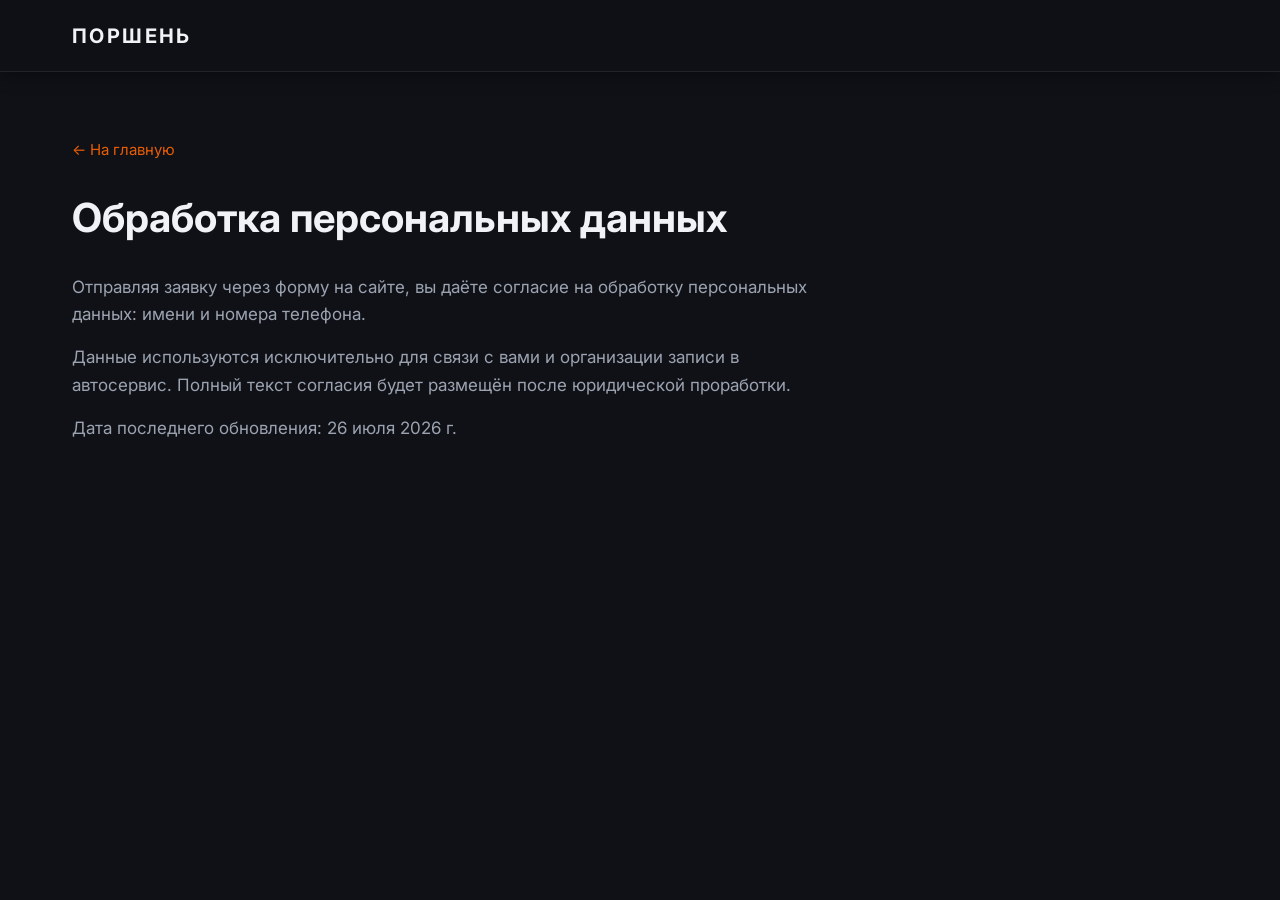
==== legal/personal-data.html @ a74166e8 "Add files via upload" ====
<!DOCTYPE html>
<html lang="ru">
<head>
  <meta charset="UTF-8">
  <meta name="viewport" content="width=device-width, initial-scale=1.0">
  <meta name="robots" content="noindex">
  <title>Обработка персональных данных — ПОРШЕНЬ</title>
  <link rel="icon" href="../favicon.svg" type="image/svg+xml">
  <link rel="preconnect" href="https://fonts.googleapis.com">
  <link rel="preconnect" href="https://fonts.gstatic.com" crossorigin>
  <link href="https://fonts.googleapis.com/css2?family=Inter:wght@400;500;600;700&display=swap" rel="stylesheet">
  <link rel="stylesheet" href="../style.css">
</head>
<body>
  <header class="site-header site-header--scrolled">
    <div class="container site-header__inner">
      <a href="../index.html" class="logo">ПОРШЕНЬ</a>
    </div>
  </header>

  <main class="legal-page">
    <div class="container">
      <a href="../index.html" class="legal-page__back">← На главную</a>
      <h1>Обработка персональных данных</h1>
      <p>Отправляя заявку через форму на сайте, вы даёте согласие на обработку персональных данных: имени и номера телефона.</p>
      <p>Данные используются исключительно для связи с вами и организации записи в автосервис. Полный текст согласия будет размещён после юридической проработки.</p>
      <p>Дата последнего обновления: 26 июля 2026 г.</p>
    </div>
  </main>
</body>
</html>
---- style.css ----
/* ==========================================================================
   1. Variables & tokens
   ========================================================================== */

:root {
  --color-bg: #0f1117;
  --color-bg-elevated: #1a1d27;
  --color-bg-muted: #252836;
  --color-text: #f0f2f5;
  --color-text-muted: #9ca3b0;
  --color-text-subtle: #6b7280;
  --color-accent: #e85d04;
  --color-accent-hover: #f48c06;
  --color-border: rgba(255, 255, 255, 0.08);
  --color-border-strong: rgba(255, 255, 255, 0.16);
  --color-success: #22c55e;
  --color-error: #ef4444;
  --color-warning: #f59e0b;

  --font-family: 'Inter', system-ui, -apple-system, sans-serif;
  --font-weight-normal: 400;
  --font-weight-medium: 500;
  --font-weight-semibold: 600;
  --font-weight-bold: 700;

  --text-xs: clamp(0.75rem, 0.7rem + 0.2vw, 0.8125rem);
  --text-sm: clamp(0.875rem, 0.82rem + 0.25vw, 0.9375rem);
  --text-base: clamp(1rem, 0.95rem + 0.25vw, 1.0625rem);
  --text-lg: clamp(1.125rem, 1.05rem + 0.35vw, 1.25rem);
  --text-xl: clamp(1.25rem, 1.1rem + 0.6vw, 1.5rem);
  --text-2xl: clamp(1.5rem, 1.25rem + 1vw, 2rem);
  --text-3xl: clamp(1.875rem, 1.5rem + 1.5vw, 2.5rem);
  --text-4xl: clamp(2.25rem, 1.75rem + 2vw, 3.25rem);

  --leading-tight: 1.2;
  --leading-normal: 1.6;
  --leading-relaxed: 1.75;

  --space-1: 0.25rem;
  --space-2: 0.5rem;
  --space-3: 0.75rem;
  --space-4: 1rem;
  --space-5: 1.25rem;
  --space-6: 1.5rem;
  --space-8: 2rem;
  --space-10: 2.5rem;
  --space-12: 3rem;
  --space-16: 4rem;
  --space-20: 5rem;

  --container-max: 1200px;
  --container-padding: clamp(1rem, 4vw, 2rem);
  --header-height: 72px;

  --radius-sm: 6px;
  --radius-md: 12px;
  --radius-lg: 16px;
  --radius-full: 9999px;

  --shadow-sm: 0 1px 2px rgba(0, 0, 0, 0.3);
  --shadow-md: 0 4px 16px rgba(0, 0, 0, 0.35);
  --shadow-lg: 0 8px 32px rgba(0, 0, 0, 0.45);

  --transition-fast: 0.15s ease;
  --transition-base: 0.25s ease;
  --transition-slow: 0.4s ease;
  --ease-out: cubic-bezier(0.22, 1, 0.36, 1);

  --focus-ring: 0 0 0 3px rgba(232, 93, 4, 0.45);
}

/* ==========================================================================
   2. Reset & base
   ========================================================================== */

*,
*::before,
*::after {
  box-sizing: border-box;
  margin: 0;
  padding: 0;
}

html {
  scroll-behavior: smooth;
  scroll-padding-top: var(--header-height);
}

body {
  font-family: var(--font-family);
  font-size: var(--text-base);
  line-height: var(--leading-normal);
  color: var(--color-text);
  background-color: var(--color-bg);
  padding-top: var(--header-height);
  overflow-x: hidden;
  -webkit-font-smoothing: antialiased;
  -moz-osx-font-smoothing: grayscale;
}

img,
svg {
  display: block;
  max-width: 100%;
}

a {
  color: inherit;
  text-decoration: none;
}

ul {
  list-style: none;
}

button,
input {
  font: inherit;
  color: inherit;
}

button {
  cursor: pointer;
  border: none;
  background: none;
}

h1, h2, h3, h4 {
  line-height: var(--leading-tight);
  font-weight: var(--font-weight-bold);
}

/* ==========================================================================
   3. Layout
   ========================================================================== */

.container {
  width: 100%;
  max-width: var(--container-max);
  margin-inline: auto;
  padding-inline: var(--container-padding);
}

.section {
  padding-block: var(--space-16);
}

.section--alt {
  background-color: var(--color-bg-elevated);
}

.grid {
  display: grid;
  gap: var(--space-6);
}

.grid--2 {
  grid-template-columns: 1fr;
}

.grid--3 {
  grid-template-columns: 1fr;
}

.stack {
  display: flex;
  flex-direction: column;
  gap: var(--space-4);
}

@media (min-width: 768px) {
  .grid--2 {
    grid-template-columns: repeat(2, 1fr);
  }

  .grid--3 {
    grid-template-columns: repeat(2, 1fr);
  }
}

@media (min-width: 1024px) {
  .grid--3 {
    grid-template-columns: repeat(3, 1fr);
  }
}

.section-header {
  text-align: center;
  margin-bottom: var(--space-12);
}

.section-header--left {
  text-align: left;
  margin-bottom: var(--space-8);
}

.section-header__eyebrow {
  font-size: var(--text-sm);
  font-weight: var(--font-weight-semibold);
  text-transform: uppercase;
  letter-spacing: 0.08em;
  color: var(--color-accent);
  margin-bottom: var(--space-3);
}

.section-header__title {
  font-size: var(--text-3xl);
  margin-bottom: var(--space-4);
}

.section-header__subtitle {
  font-size: var(--text-lg);
  color: var(--color-text-muted);
  max-width: 36rem;
  margin-inline: auto;
}

.section-header--left .section-header__subtitle {
  margin-inline: 0;
}

/* ==========================================================================
   4. Components — Header
   ========================================================================== */

.site-header {
  position: fixed;
  top: 0;
  left: 0;
  right: 0;
  z-index: 100;
  height: var(--header-height);
  background: rgba(15, 17, 23, 0.85);
  backdrop-filter: blur(12px);
  border-bottom: 1px solid var(--color-border);
  transition: background var(--transition-base), box-shadow var(--transition-base);
}

.site-header--scrolled {
  background: rgba(15, 17, 23, 0.95);
  box-shadow: var(--shadow-md);
}

.site-header__inner {
  display: flex;
  align-items: center;
  justify-content: space-between;
  height: 100%;
  gap: var(--space-4);
}

.logo {
  font-size: var(--text-lg);
  font-weight: var(--font-weight-bold);
  letter-spacing: 0.12em;
  text-transform: uppercase;
  color: var(--color-text);
  transition: opacity var(--transition-fast);
  flex-shrink: 0;
}

.logo:hover {
  opacity: 0.85;
}

.logo:focus-visible {
  outline: none;
  box-shadow: var(--focus-ring);
  border-radius: var(--radius-sm);
}

.logo--footer {
  font-size: var(--text-base);
  display: inline-block;
  margin-bottom: var(--space-3);
}

.site-nav {
  display: none;
}

.site-nav__list {
  display: flex;
  gap: var(--space-8);
}

.site-nav__link {
  font-size: var(--text-sm);
  font-weight: var(--font-weight-medium);
  color: var(--color-text-muted);
  position: relative;
  transition: color var(--transition-fast);
}

.site-nav__link::after {
  content: '';
  position: absolute;
  left: 0;
  bottom: -4px;
  width: 0;
  height: 2px;
  background: var(--color-accent);
  transition: width var(--transition-base) var(--ease-out);
}

.site-nav__link:hover,
.site-nav__link--active {
  color: var(--color-text);
}

.site-nav__link:hover::after,
.site-nav__link--active::after {
  width: 100%;
}

.site-nav__link:focus-visible {
  outline: none;
  box-shadow: var(--focus-ring);
  border-radius: var(--radius-sm);
}

.site-header__cta {
  display: none;
}

.burger {
  display: flex;
  flex-direction: column;
  justify-content: center;
  gap: 5px;
  width: 44px;
  height: 44px;
  padding: 10px;
  border-radius: var(--radius-sm);
  transition: background var(--transition-fast);
}

.burger:hover {
  background: var(--color-bg-muted);
}

.burger:focus-visible {
  outline: none;
  box-shadow: var(--focus-ring);
}

.burger__line {
  display: block;
  width: 100%;
  height: 2px;
  background: var(--color-text);
  border-radius: 1px;
  transition: transform var(--transition-base), opacity var(--transition-base);
}

.burger--open .burger__line:nth-child(1) {
  transform: translateY(7px) rotate(45deg);
}

.burger--open .burger__line:nth-child(2) {
  opacity: 0;
}

.burger--open .burger__line:nth-child(3) {
  transform: translateY(-7px) rotate(-45deg);
}

.site-nav-overlay {
  display: none;
  position: fixed;
  inset: 0;
  top: var(--header-height);
  background: rgba(0, 0, 0, 0.6);
  z-index: 90;
  opacity: 0;
  transition: opacity var(--transition-base);
}

.site-nav-overlay--open {
  display: block;
  opacity: 1;
}

@media (min-width: 768px) {
  .site-nav {
    display: block;
  }

  .site-header__cta {
    display: inline-flex;
  }

  .burger {
    display: none;
  }
}

@media (max-width: 767px) {
  .site-nav {
    position: fixed;
    top: var(--header-height);
    left: 0;
    right: 0;
    background: var(--color-bg-elevated);
    border-bottom: 1px solid var(--color-border);
    padding: var(--space-6);
    transform: translateY(-110%);
    opacity: 0;
    visibility: hidden;
    transition: transform var(--transition-slow) var(--ease-out), opacity var(--transition-base), visibility var(--transition-base);
    z-index: 95;
  }

  .site-nav--open {
    display: block;
    transform: translateY(0);
    opacity: 1;
    visibility: visible;
  }

  .site-nav__list {
    flex-direction: column;
    gap: var(--space-4);
  }

  .site-nav__link {
    display: block;
    padding: var(--space-3) 0;
    font-size: var(--text-base);
  }
}

/* ==========================================================================
   4. Components — Buttons
   ========================================================================== */

.btn {
  display: inline-flex;
  align-items: center;
  justify-content: center;
  gap: var(--space-2);
  padding: 0.875rem 1.75rem;
  font-size: var(--text-sm);
  font-weight: var(--font-weight-semibold);
  border-radius: var(--radius-md);
  border: 2px solid transparent;
  transition: transform var(--transition-base), box-shadow var(--transition-base), background var(--transition-base), border-color var(--transition-base), color var(--transition-base);
  white-space: nowrap;
}

.btn:focus-visible {
  outline: none;
  box-shadow: var(--focus-ring);
}

.btn--primary {
  background: var(--color-accent);
  color: #fff;
  box-shadow: var(--shadow-sm);
}

.btn--primary:hover {
  background: var(--color-accent-hover);
  transform: translateY(-2px);
  box-shadow: var(--shadow-md);
}

.btn--outline {
  background: transparent;
  border-color: var(--color-accent);
  color: var(--color-accent);
}

.btn--outline:hover {
  background: rgba(232, 93, 4, 0.1);
  border-color: var(--color-accent-hover);
  color: var(--color-accent-hover);
}

.btn--sm {
  padding: 0.625rem 1.25rem;
  font-size: var(--text-xs);
}

.btn--full {
  width: 100%;
}

.btn:disabled {
  opacity: 0.6;
  cursor: not-allowed;
  transform: none;
}

/* ==========================================================================
   4. Components — Hero
   ========================================================================== */

.hero {
  min-height: calc(100vh - var(--header-height));
  display: flex;
  align-items: center;
  padding-block: var(--space-12);
}

.hero__inner {
  display: grid;
  grid-template-columns: 1fr;
  gap: var(--space-10);
  align-items: center;
}

.hero__eyebrow {
  font-size: var(--text-sm);
  font-weight: var(--font-weight-semibold);
  color: var(--color-accent);
  text-transform: uppercase;
  letter-spacing: 0.08em;
  margin-bottom: var(--space-4);
  animation: fadeUp 0.6s var(--ease-out) both;
}

.hero__title {
  font-size: var(--text-4xl);
  margin-bottom: var(--space-5);
  animation: fadeUp 0.6s var(--ease-out) 0.1s both;
}

.hero__subtitle {
  font-size: var(--text-lg);
  color: var(--color-text-muted);
  margin-bottom: var(--space-8);
  max-width: 32rem;
  animation: fadeUp 0.6s var(--ease-out) 0.2s both;
}

.hero__actions {
  display: flex;
  flex-wrap: wrap;
  gap: var(--space-4);
  animation: fadeUp 0.6s var(--ease-out) 0.3s both;
}

.hero__media {
  border-radius: var(--radius-lg);
  overflow: hidden;
  border: 1px solid var(--color-border);
  box-shadow: var(--shadow-lg);
  animation: fadeUp 0.6s var(--ease-out) 0.4s both;
}

.hero__image {
  width: 100%;
  height: auto;
  object-fit: cover;
  aspect-ratio: 4 / 3;
  transition: transform var(--transition-slow) var(--ease-out);
}

.hero__media:hover .hero__image {
  transform: scale(1.03);
}

@media (min-width: 1024px) {
  .hero__inner {
    grid-template-columns: 1fr 1fr;
    gap: var(--space-12);
  }
}

/* ==========================================================================
   4. Components — Cards
   ========================================================================== */

.advantage-card,
.service-card {
  background: var(--color-bg-elevated);
  border: 1px solid var(--color-border);
  border-radius: var(--radius-md);
  padding: var(--space-8);
  transition: transform var(--transition-base) var(--ease-out), border-color var(--transition-base), box-shadow var(--transition-base);
}

.advantage-card:hover,
.service-card:hover {
  transform: translateY(-4px);
  border-color: var(--color-accent);
  box-shadow: var(--shadow-md);
}

.advantage-card:focus-within,
.service-card:focus-within {
  box-shadow: var(--focus-ring);
}

.advantage-card__icon {
  display: flex;
  align-items: center;
  justify-content: center;
  width: 48px;
  height: 48px;
  border-radius: var(--radius-full);
  background: rgba(232, 93, 4, 0.15);
  color: var(--color-accent);
  margin-bottom: var(--space-5);
}

.advantage-card__title,
.service-card__title {
  font-size: var(--text-lg);
  margin-bottom: var(--space-3);
}

.advantage-card__text,
.service-card__text {
  font-size: var(--text-sm);
  color: var(--color-text-muted);
  line-height: var(--leading-relaxed);
}

.service-card__link {
  display: inline-flex;
  align-items: center;
  gap: var(--space-2);
  margin-top: var(--space-5);
  font-size: var(--text-sm);
  font-weight: var(--font-weight-semibold);
  color: var(--color-accent);
  transition: gap var(--transition-base);
}

.service-card__link:hover {
  gap: var(--space-3);
}

/* ==========================================================================
   4. Components — Gallery
   ========================================================================== */

.gallery {
  position: relative;
  max-width: 900px;
  margin-inline: auto;
}

.gallery__viewport {
  overflow: hidden;
  border-radius: var(--radius-lg);
  border: 1px solid var(--color-border);
  aspect-ratio: 16 / 10;
}

.gallery__track {
  display: flex;
  height: 100%;
  transition: transform var(--transition-slow) var(--ease-out);
}

.gallery__slide {
  min-width: 100%;
  height: 100%;
}

.gallery__slide img {
  width: 100%;
  height: 100%;
  object-fit: cover;
}

.gallery__btn {
  position: absolute;
  top: 50%;
  transform: translateY(-50%);
  z-index: 2;
  display: flex;
  align-items: center;
  justify-content: center;
  width: 44px;
  height: 44px;
  border-radius: var(--radius-full);
  background: rgba(15, 17, 23, 0.75);
  border: 1px solid var(--color-border-strong);
  color: var(--color-text);
  transition: background var(--transition-base), transform var(--transition-base);
}

.gallery__btn:hover {
  background: var(--color-accent);
  transform: translateY(-50%) scale(1.05);
}

.gallery__btn:focus-visible {
  outline: none;
  box-shadow: var(--focus-ring);
}

.gallery__btn--prev {
  left: var(--space-4);
}

.gallery__btn--next {
  right: var(--space-4);
}

.gallery__dots {
  display: flex;
  justify-content: center;
  gap: var(--space-3);
  margin-top: var(--space-6);
}

.gallery__dot {
  width: 10px;
  height: 10px;
  border-radius: var(--radius-full);
  background: var(--color-border-strong);
  transition: background var(--transition-base), transform var(--transition-base);
}

.gallery__dot:hover {
  background: var(--color-text-muted);
}

.gallery__dot--active {
  background: var(--color-accent);
  transform: scale(1.25);
}

.gallery__dot:focus-visible {
  outline: none;
  box-shadow: var(--focus-ring);
}

.gallery__caption {
  text-align: center;
  margin-top: var(--space-4);
  font-size: var(--text-sm);
  color: var(--color-text-muted);
  min-height: 1.5em;
}

/* ==========================================================================
   4. Components — Price list
   ========================================================================== */

.price-list {
  background: var(--color-bg-elevated);
  border: 1px solid var(--color-border);
  border-radius: var(--radius-md);
  overflow: hidden;
}

.price-list__category {
  padding: var(--space-4) var(--space-6);
  font-size: var(--text-sm);
  font-weight: var(--font-weight-semibold);
  text-transform: uppercase;
  letter-spacing: 0.06em;
  color: var(--color-accent);
  background: var(--color-bg-muted);
  border-bottom: 1px solid var(--color-border);
}

.price-list__row {
  display: flex;
  align-items: center;
  justify-content: space-between;
  gap: var(--space-4);
  padding: var(--space-4) var(--space-6);
  border-bottom: 1px solid var(--color-border);
  transition: background var(--transition-fast);
}

.price-list__row:last-child {
  border-bottom: none;
}

.price-list__row:hover {
  background: var(--color-bg-muted);
}

.price-list__name {
  font-size: var(--text-base);
  color: var(--color-text);
}

.price-list__price {
  font-size: var(--text-base);
  font-weight: var(--font-weight-semibold);
  color: var(--color-accent);
  white-space: nowrap;
  flex-shrink: 0;
}

.price-list__note {
  margin-top: var(--space-4);
  font-size: var(--text-xs);
  color: var(--color-text-subtle);
}

/* ==========================================================================
   4. Components — Booking form
   ========================================================================== */

.booking__inner {
  display: grid;
  grid-template-columns: 1fr;
  gap: var(--space-12);
  align-items: start;
}

.booking__features {
  display: flex;
  flex-direction: column;
  gap: var(--space-4);
}

.booking__features li {
  position: relative;
  padding-left: var(--space-6);
  color: var(--color-text-muted);
}

.booking__features li::before {
  content: '';
  position: absolute;
  left: 0;
  top: 0.55em;
  width: 8px;
  height: 8px;
  border-radius: var(--radius-full);
  background: var(--color-accent);
}

.booking-form {
  background: var(--color-bg-elevated);
  border: 1px solid var(--color-border);
  border-radius: var(--radius-md);
  padding: var(--space-8);
  box-shadow: var(--shadow-md);
}

.form-group {
  margin-bottom: var(--space-5);
}

.form-label {
  display: block;
  font-size: var(--text-sm);
  font-weight: var(--font-weight-medium);
  margin-bottom: var(--space-2);
}

.form-input {
  width: 100%;
  padding: 0.875rem 1rem;
  background: var(--color-bg);
  border: 1px solid var(--color-border-strong);
  border-radius: var(--radius-sm);
  transition: border-color var(--transition-fast), box-shadow var(--transition-fast);
}

.form-input::placeholder {
  color: var(--color-text-subtle);
}

.form-input:hover {
  border-color: var(--color-text-subtle);
}

.form-input:focus {
  outline: none;
  border-color: var(--color-accent);
  box-shadow: var(--focus-ring);
}

.form-input--error {
  border-color: var(--color-error);
}

.form-error {
  display: block;
  margin-top: var(--space-2);
  font-size: var(--text-xs);
  color: var(--color-error);
  min-height: 1.25em;
}

.booking-form__consent {
  margin-top: var(--space-4);
  font-size: var(--text-xs);
  color: var(--color-text-subtle);
  text-align: center;
}

.booking-form__consent a {
  color: var(--color-accent);
  text-decoration: underline;
  text-underline-offset: 2px;
}

.booking-form__consent a:hover {
  color: var(--color-accent-hover);
}

.booking-form__status {
  margin-top: var(--space-4);
  padding: var(--space-4);
  border-radius: var(--radius-sm);
  font-size: var(--text-sm);
  animation: fadeUp 0.4s var(--ease-out) both;
}

.booking-form__status--success {
  background: rgba(34, 197, 94, 0.12);
  border: 1px solid rgba(34, 197, 94, 0.3);
  color: var(--color-success);
}

.booking-form__status--error {
  background: rgba(239, 68, 68, 0.12);
  border: 1px solid rgba(239, 68, 68, 0.3);
  color: var(--color-error);
}

@media (min-width: 1024px) {
  .booking__inner {
    grid-template-columns: 1fr 1fr;
  }
}

/* ==========================================================================
   4. Components — Footer
   ========================================================================== */

.site-footer {
  background: var(--color-bg-elevated);
  border-top: 1px solid var(--color-border);
  padding-top: var(--space-12);
}

.site-footer__top {
  display: grid;
  grid-template-columns: 1fr;
  gap: var(--space-10);
  padding-bottom: var(--space-10);
}

.site-footer__heading {
  font-size: var(--text-sm);
  font-weight: var(--font-weight-semibold);
  text-transform: uppercase;
  letter-spacing: 0.06em;
  margin-bottom: var(--space-5);
}

.site-footer__tagline {
  font-size: var(--text-sm);
  color: var(--color-text-muted);
}

.site-footer__list {
  display: flex;
  flex-direction: column;
  gap: var(--space-4);
}

.site-footer__link {
  display: inline-flex;
  align-items: center;
  gap: var(--space-3);
  font-size: var(--text-sm);
  color: var(--color-text-muted);
  transition: color var(--transition-fast);
}

.site-footer__link:hover {
  color: var(--color-accent);
}

.site-footer__link:focus-visible {
  outline: none;
  box-shadow: var(--focus-ring);
  border-radius: var(--radius-sm);
}

.site-footer__address {
  display: flex;
  align-items: flex-start;
  gap: var(--space-3);
  font-size: var(--text-sm);
  color: var(--color-text-muted);
}

.site-footer__icon {
  flex-shrink: 0;
  color: var(--color-accent);
}

.social-links {
  display: flex;
  gap: var(--space-3);
}

.social-links__item {
  display: flex;
  align-items: center;
  justify-content: center;
  width: 44px;
  height: 44px;
  border-radius: var(--radius-full);
  background: var(--color-bg-muted);
  border: 1px solid var(--color-border);
  color: var(--color-text-muted);
  transition: background var(--transition-base), color var(--transition-base), transform var(--transition-base);
}

.social-links__item:hover {
  background: var(--color-accent);
  color: #fff;
  transform: scale(1.1);
}

.social-links__item:focus-visible {
  outline: none;
  box-shadow: var(--focus-ring);
}

.site-footer__bottom {
  border-top: 1px solid var(--color-border);
  padding-block: var(--space-6);
}

.site-footer__bottom-inner {
  display: flex;
  flex-direction: column;
  gap: var(--space-4);
  align-items: center;
  text-align: center;
}

.site-footer__copyright {
  font-size: var(--text-xs);
  color: var(--color-text-subtle);
}

.site-footer__legal {
  display: flex;
  flex-wrap: wrap;
  justify-content: center;
  gap: var(--space-4) var(--space-6);
}

.site-footer__legal a {
  font-size: var(--text-xs);
  color: var(--color-text-subtle);
  transition: color var(--transition-fast);
}

.site-footer__legal a:hover {
  color: var(--color-accent);
}

.site-footer__legal a:focus-visible {
  outline: none;
  box-shadow: var(--focus-ring);
  border-radius: var(--radius-sm);
}

@media (min-width: 768px) {
  .site-footer__top {
    grid-template-columns: repeat(3, 1fr);
  }

  .site-footer__bottom-inner {
    flex-direction: row;
    justify-content: space-between;
    text-align: left;
  }
}

/* ==========================================================================
   4. Components — Legal page
   ========================================================================== */

.legal-page {
  padding-block: var(--space-16);
  min-height: calc(100vh - var(--header-height));
}

.legal-page__back {
  display: inline-flex;
  align-items: center;
  gap: var(--space-2);
  margin-bottom: var(--space-8);
  font-size: var(--text-sm);
  color: var(--color-accent);
  transition: gap var(--transition-base);
}

.legal-page__back:hover {
  gap: var(--space-3);
}

.legal-page h1 {
  font-size: var(--text-3xl);
  margin-bottom: var(--space-8);
}

.legal-page p {
  color: var(--color-text-muted);
  margin-bottom: var(--space-4);
  max-width: 48rem;
}

/* ==========================================================================
   5. Utilities
   ========================================================================== */

.animate-on-scroll {
  opacity: 0;
  transform: translateY(24px);
  transition: opacity var(--transition-slow) var(--ease-out), transform var(--transition-slow) var(--ease-out);
}

.animate-on-scroll.animate-in {
  opacity: 1;
  transform: translateY(0);
}

.animate-on-scroll:nth-child(2) { transition-delay: 0.05s; }
.animate-on-scroll:nth-child(3) { transition-delay: 0.1s; }
.animate-on-scroll:nth-child(4) { transition-delay: 0.15s; }
.animate-on-scroll:nth-child(5) { transition-delay: 0.2s; }
.animate-on-scroll:nth-child(6) { transition-delay: 0.25s; }

.visually-hidden {
  position: absolute;
  width: 1px;
  height: 1px;
  padding: 0;
  margin: -1px;
  overflow: hidden;
  clip: rect(0, 0, 0, 0);
  white-space: nowrap;
  border: 0;
}

/* ==========================================================================
   6. Animations & reduced motion
   ========================================================================== */

@keyframes fadeUp {
  from {
    opacity: 0;
    transform: translateY(24px);
  }
  to {
    opacity: 1;
    transform: translateY(0);
  }
}

@media (prefers-reduced-motion: reduce) {
  html {
    scroll-behavior: auto;
  }

  *,
  *::before,
  *::after {
    animation-duration: 0.01ms !important;
    animation-iteration-count: 1 !important;
    transition-duration: 0.01ms !important;
  }

  .animate-on-scroll {
    opacity: 1;
    transform: none;
  }
}
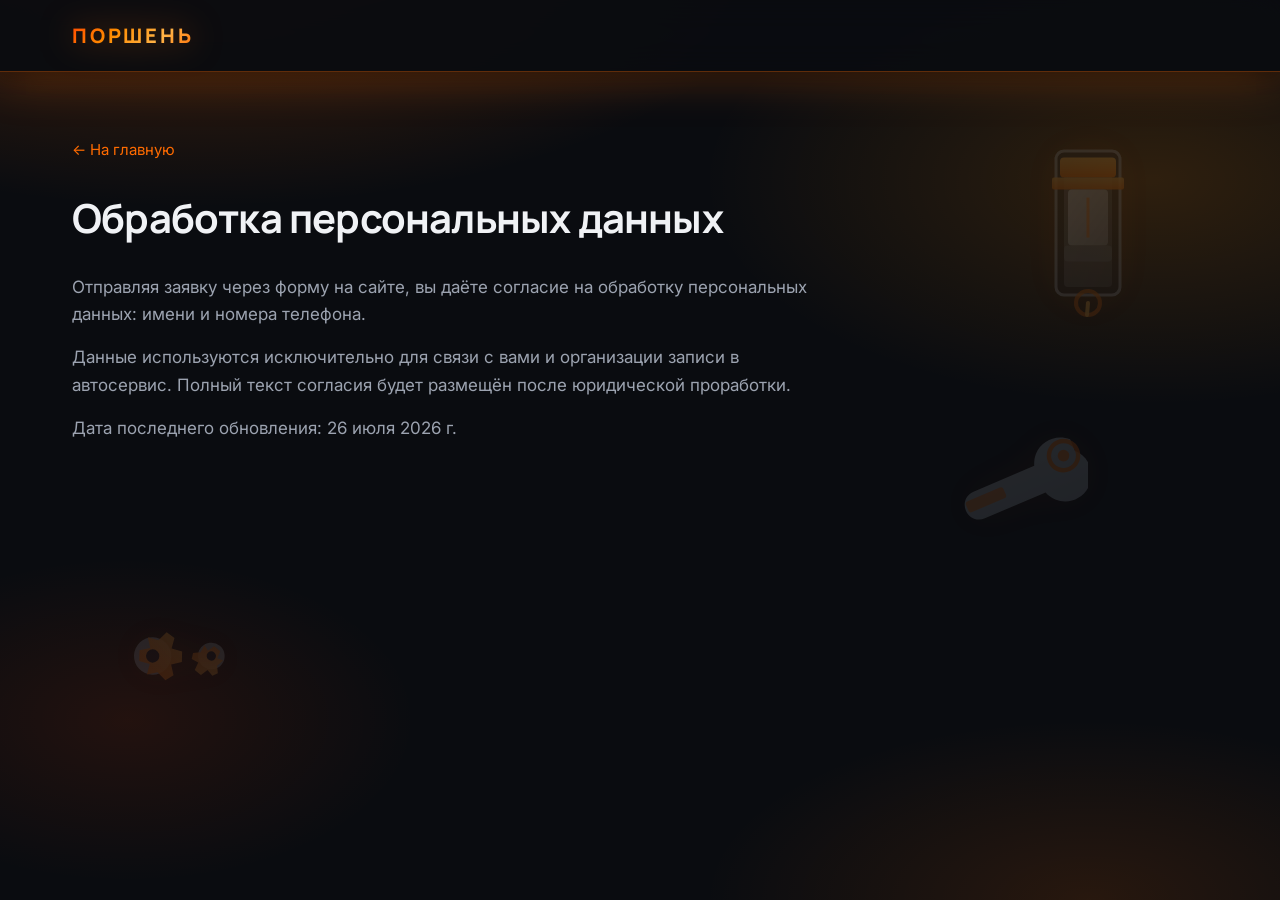
==== commit e9f4bf97: "Modernize landing design with animated background parts and scroll-to-top. Add SVG part assets, refr" ====
--- a/legal/personal-data.html
+++ b/legal/personal-data.html
@@ -8,10 +8,23 @@
   <link rel="icon" href="../favicon.svg" type="image/svg+xml">
   <link rel="preconnect" href="https://fonts.googleapis.com">
   <link rel="preconnect" href="https://fonts.gstatic.com" crossorigin>
-  <link href="https://fonts.googleapis.com/css2?family=Inter:wght@400;500;600;700&display=swap" rel="stylesheet">
+  <link href="https://fonts.googleapis.com/css2?family=Inter:wght@400;500;600;700&family=Manrope:wght@600;700;800&display=swap" rel="stylesheet">
   <link rel="stylesheet" href="../style.css">
 </head>
 <body>
+
+  <div class="bg-parts bg-parts--legal" aria-hidden="true">
+    <div class="bg-part bg-part--piston" data-depth="0.15">
+      <object data="../assets/parts/piston.svg?v=4" type="image/svg+xml" aria-hidden="true"></object>
+    </div>
+    <div class="bg-part bg-part--gear" data-depth="0.1">
+      <object data="../assets/parts/gear.svg?v=4" type="image/svg+xml" aria-hidden="true"></object>
+    </div>
+    <div class="bg-part bg-part--wrench" data-depth="0.18">
+      <object data="../assets/parts/wrench.svg?v=4" type="image/svg+xml" aria-hidden="true"></object>
+    </div>
+  </div>
+
   <header class="site-header site-header--scrolled">
     <div class="container site-header__inner">
       <a href="../index.html" class="logo">ПОРШЕНЬ</a>
--- a/style.css
+++ b/style.css
@@ -4,20 +4,32 @@
 
 :root {
   --color-bg: #0f1117;
+  --color-bg-deep: #0a0c10;
   --color-bg-elevated: #1a1d27;
   --color-bg-muted: #252836;
   --color-text: #f0f2f5;
   --color-text-muted: #9ca3b0;
   --color-text-subtle: #6b7280;
-  --color-accent: #e85d04;
-  --color-accent-hover: #f48c06;
-  --color-border: rgba(255, 255, 255, 0.08);
-  --color-border-strong: rgba(255, 255, 255, 0.16);
+  --color-accent: #ff6b00;
+  --color-accent-hover: #ff8c2a;
+  --color-accent-bright: #ffb347;
+  --color-border: rgba(255, 255, 255, 0.1);
+  --color-border-strong: rgba(255, 255, 255, 0.2);
   --color-success: #22c55e;
   --color-error: #ef4444;
   --color-warning: #f59e0b;
 
+  --gradient-hero: radial-gradient(ellipse 90% 60% at 15% -10%, rgba(255, 107, 0, 0.28) 0%, transparent 55%);
+  --gradient-accent: linear-gradient(135deg, #ff6b00 0%, #ffb347 45%, #ff6b00 100%);
+  --gradient-accent-vivid: linear-gradient(135deg, #ff4500 0%, #ff8c00 35%, #ffb347 70%, #ff6b00 100%);
+  --gradient-card-border: linear-gradient(135deg, rgba(255, 107, 0, 0.7), rgba(255, 179, 71, 0.3));
+  --gradient-text: linear-gradient(135deg, #ffffff 0%, #ffe4cc 45%, #ff8c00 100%);
+  --gradient-highlight: linear-gradient(90deg, #ffb347, #ff6b00, #ff4500);
+  --glow-accent: 0 0 50px rgba(255, 107, 0, 0.35);
+  --glow-accent-strong: 0 0 80px rgba(255, 107, 0, 0.5), 0 0 120px rgba(255, 140, 0, 0.2);
+
   --font-family: 'Inter', system-ui, -apple-system, sans-serif;
+  --font-display: 'Manrope', var(--font-family);
   --font-weight-normal: 400;
   --font-weight-medium: 500;
   --font-weight-semibold: 600;
@@ -66,7 +78,7 @@
   --transition-slow: 0.4s ease;
   --ease-out: cubic-bezier(0.22, 1, 0.36, 1);
 
-  --focus-ring: 0 0 0 3px rgba(232, 93, 4, 0.45);
+  --focus-ring: 0 0 0 3px rgba(255, 107, 0, 0.55);
 }
 
 /* ==========================================================================
@@ -91,11 +103,23 @@
   font-size: var(--text-base);
   line-height: var(--leading-normal);
   color: var(--color-text);
-  background-color: var(--color-bg);
+  background-color: var(--color-bg-deep);
+  background-image:
+    var(--gradient-hero),
+    radial-gradient(ellipse 70% 50% at 90% 20%, rgba(255, 140, 0, 0.15) 0%, transparent 50%),
+    radial-gradient(ellipse 50% 40% at 10% 80%, rgba(255, 69, 0, 0.1) 0%, transparent 45%),
+    radial-gradient(ellipse 60% 40% at 85% 100%, rgba(255, 107, 0, 0.12) 0%, transparent 50%);
   padding-top: var(--header-height);
   overflow-x: hidden;
   -webkit-font-smoothing: antialiased;
   -moz-osx-font-smoothing: grayscale;
+  position: relative;
+}
+
+main,
+.site-footer {
+  position: relative;
+  z-index: 1;
 }
 
 img,
@@ -128,6 +152,11 @@
 h1, h2, h3, h4 {
   line-height: var(--leading-tight);
   font-weight: var(--font-weight-bold);
+}
+
+h1, h2 {
+  font-family: var(--font-display);
+  letter-spacing: -0.02em;
 }
 
 /* ==========================================================================
@@ -143,10 +172,14 @@
 
 .section {
   padding-block: var(--space-16);
+  position: relative;
 }
 
 .section--alt {
-  background-color: var(--color-bg-elevated);
+  background:
+    linear-gradient(180deg, rgba(255, 107, 0, 0.06) 0%, transparent 40%),
+    rgba(26, 29, 39, 0.75);
+  border-block: 1px solid rgba(255, 107, 0, 0.08);
 }
 
 .grid {
@@ -195,17 +228,42 @@
 }
 
 .section-header__eyebrow {
+  display: inline-block;
   font-size: var(--text-sm);
   font-weight: var(--font-weight-semibold);
   text-transform: uppercase;
-  letter-spacing: 0.08em;
-  color: var(--color-accent);
+  letter-spacing: 0.1em;
+  color: var(--color-accent-bright);
   margin-bottom: var(--space-3);
+  padding: var(--space-1) var(--space-4);
+  border: 1px solid rgba(255, 107, 0, 0.45);
+  border-radius: var(--radius-full);
+  background: rgba(255, 107, 0, 0.12);
+  box-shadow: var(--glow-accent);
 }
 
 .section-header__title {
   font-size: var(--text-3xl);
   margin-bottom: var(--space-4);
+  position: relative;
+  display: inline-block;
+  text-shadow: 0 0 40px rgba(255, 107, 0, 0.2);
+}
+
+.section-header__title::after {
+  content: '';
+  display: block;
+  width: 64px;
+  height: 4px;
+  margin: var(--space-4) auto 0;
+  border-radius: var(--radius-full);
+  background: var(--gradient-accent-vivid);
+  box-shadow: var(--glow-accent-strong);
+  animation: linePulse 3s ease-in-out infinite;
+}
+
+.section-header--left .section-header__title::after {
+  margin-inline: 0;
 }
 
 .section-header__subtitle {
@@ -230,15 +288,18 @@
   right: 0;
   z-index: 100;
   height: var(--header-height);
-  background: rgba(15, 17, 23, 0.85);
-  backdrop-filter: blur(12px);
-  border-bottom: 1px solid var(--color-border);
+  background: rgba(10, 12, 16, 0.78);
+  backdrop-filter: blur(20px);
+  -webkit-backdrop-filter: blur(20px);
+  border-bottom: 1px solid rgba(255, 107, 0, 0.2);
+  box-shadow: 0 4px 24px rgba(0, 0, 0, 0.3), 0 1px 0 rgba(255, 107, 0, 0.15);
   transition: background var(--transition-base), box-shadow var(--transition-base);
 }
 
 .site-header--scrolled {
-  background: rgba(15, 17, 23, 0.95);
-  box-shadow: var(--shadow-md);
+  background: rgba(10, 12, 16, 0.94);
+  box-shadow: var(--shadow-md), var(--glow-accent);
+  border-bottom-color: rgba(255, 107, 0, 0.35);
 }
 
 .site-header__inner {
@@ -250,17 +311,23 @@
 }
 
 .logo {
+  font-family: var(--font-display);
   font-size: var(--text-lg);
-  font-weight: var(--font-weight-bold);
-  letter-spacing: 0.12em;
+  font-weight: 800;
+  letter-spacing: 0.14em;
   text-transform: uppercase;
-  color: var(--color-text);
-  transition: opacity var(--transition-fast);
+  background: var(--gradient-accent-vivid);
+  -webkit-background-clip: text;
+  background-clip: text;
+  -webkit-text-fill-color: transparent;
+  filter: drop-shadow(0 0 16px rgba(255, 107, 0, 0.5));
+  transition: filter var(--transition-fast), transform var(--transition-fast);
   flex-shrink: 0;
 }
 
 .logo:hover {
-  opacity: 0.85;
+  filter: drop-shadow(0 0 24px rgba(255, 140, 0, 0.8));
+  transform: scale(1.02);
 }
 
 .logo:focus-visible {
@@ -305,7 +372,8 @@
 
 .site-nav__link:hover,
 .site-nav__link--active {
-  color: var(--color-text);
+  color: var(--color-accent-bright);
+  text-shadow: 0 0 20px rgba(255, 107, 0, 0.4);
 }
 
 .site-nav__link:hover::after,
@@ -321,6 +389,43 @@
 
 .site-header__cta {
   display: none;
+}
+
+.site-header__phone {
+  display: none;
+  align-items: center;
+  gap: var(--space-2);
+  font-size: var(--text-sm);
+  font-weight: var(--font-weight-semibold);
+  color: var(--color-text);
+  white-space: nowrap;
+  padding: var(--space-2) var(--space-3);
+  border-radius: var(--radius-md);
+  border: 1px solid rgba(255, 107, 0, 0.25);
+  background: rgba(255, 107, 0, 0.08);
+  transition: color var(--transition-fast), border-color var(--transition-fast), box-shadow var(--transition-fast), transform var(--transition-fast);
+}
+
+.site-header__phone::before {
+  content: '';
+  width: 8px;
+  height: 8px;
+  border-radius: var(--radius-full);
+  background: var(--color-success);
+  box-shadow: 0 0 8px rgba(34, 197, 94, 0.6);
+  animation: phonePulse 2s ease-in-out infinite;
+}
+
+.site-header__phone:hover {
+  color: var(--color-accent-bright);
+  border-color: rgba(255, 140, 0, 0.5);
+  box-shadow: var(--glow-accent);
+  transform: translateY(-1px);
+}
+
+.site-header__phone:focus-visible {
+  outline: none;
+  box-shadow: var(--focus-ring);
 }
 
 .burger {
@@ -386,12 +491,22 @@
     display: block;
   }
 
+  .site-header__phone {
+    display: inline-flex;
+  }
+
   .site-header__cta {
     display: inline-flex;
   }
 
   .burger {
     display: none;
+  }
+}
+
+@media (min-width: 1024px) {
+  .site-header__phone {
+    margin-inline-end: var(--space-2);
   }
 }
 
@@ -454,27 +569,43 @@
 }
 
 .btn--primary {
-  background: var(--color-accent);
+  position: relative;
+  overflow: hidden;
+  background: var(--gradient-accent-vivid);
+  background-size: 200% 200%;
   color: #fff;
-  box-shadow: var(--shadow-sm);
+  box-shadow: var(--shadow-sm), var(--glow-accent);
+  animation: btnGlow 4s ease-in-out infinite;
+}
+
+.btn--primary::after {
+  content: '';
+  position: absolute;
+  inset: 0;
+  background: linear-gradient(105deg, transparent 40%, rgba(255, 255, 255, 0.25) 50%, transparent 60%);
+  transform: translateX(-100%);
+  animation: btnShimmer 3s ease-in-out infinite;
+  pointer-events: none;
 }
 
 .btn--primary:hover {
-  background: var(--color-accent-hover);
+  background: linear-gradient(135deg, #ff8c2a 0%, #ffb347 50%, #ff6b00 100%);
+  transform: translateY(-3px) scale(1.02);
+  box-shadow: var(--shadow-md), var(--glow-accent-strong);
+}
+
+.btn--outline {
+  background: rgba(255, 107, 0, 0.06);
+  border-color: var(--color-accent);
+  color: var(--color-accent-bright);
+}
+
+.btn--outline:hover {
+  background: rgba(255, 107, 0, 0.18);
+  border-color: var(--color-accent-bright);
+  color: #fff;
+  box-shadow: var(--glow-accent-strong);
   transform: translateY(-2px);
-  box-shadow: var(--shadow-md);
-}
-
-.btn--outline {
-  background: transparent;
-  border-color: var(--color-accent);
-  color: var(--color-accent);
-}
-
-.btn--outline:hover {
-  background: rgba(232, 93, 4, 0.1);
-  border-color: var(--color-accent-hover);
-  color: var(--color-accent-hover);
 }
 
 .btn--sm {
@@ -497,13 +628,42 @@
    ========================================================================== */
 
 .hero {
+  position: relative;
   min-height: calc(100vh - var(--header-height));
   display: flex;
   align-items: center;
   padding-block: var(--space-12);
 }
 
+.hero::before {
+  content: '';
+  position: absolute;
+  top: 0;
+  left: -15%;
+  width: 70%;
+  height: 80%;
+  background: radial-gradient(circle, rgba(255, 107, 0, 0.25) 0%, transparent 65%);
+  pointer-events: none;
+  z-index: 0;
+  animation: heroGlow 6s ease-in-out infinite;
+}
+
+.hero::after {
+  content: '';
+  position: absolute;
+  bottom: 10%;
+  right: -5%;
+  width: 45%;
+  height: 50%;
+  background: radial-gradient(circle, rgba(255, 179, 71, 0.12) 0%, transparent 70%);
+  pointer-events: none;
+  z-index: 0;
+  animation: heroGlow 8s ease-in-out infinite reverse;
+}
+
 .hero__inner {
+  position: relative;
+  z-index: 1;
   display: grid;
   grid-template-columns: 1fr;
   gap: var(--space-10);
@@ -511,19 +671,41 @@
 }
 
 .hero__eyebrow {
+  display: inline-block;
   font-size: var(--text-sm);
-  font-weight: var(--font-weight-semibold);
-  color: var(--color-accent);
+  font-weight: var(--font-weight-bold);
+  color: var(--color-accent-bright);
   text-transform: uppercase;
-  letter-spacing: 0.08em;
+  letter-spacing: 0.12em;
   margin-bottom: var(--space-4);
-  animation: fadeUp 0.6s var(--ease-out) both;
+  padding: var(--space-2) var(--space-5);
+  border: 1px solid rgba(255, 140, 0, 0.55);
+  border-radius: var(--radius-full);
+  background: rgba(255, 107, 0, 0.15);
+  box-shadow: var(--glow-accent), inset 0 1px 0 rgba(255, 255, 255, 0.1);
+  animation: fadeUp 0.6s var(--ease-out) both, badgePulse 3s ease-in-out infinite 0.6s;
 }
 
 .hero__title {
   font-size: var(--text-4xl);
+  font-weight: 800;
   margin-bottom: var(--space-5);
+  color: #fff;
+  -webkit-text-fill-color: #fff;
+  background: none;
   animation: fadeUp 0.6s var(--ease-out) 0.1s both;
+  filter: drop-shadow(0 2px 20px rgba(255, 107, 0, 0.15));
+}
+
+.hero__highlight {
+  display: inline;
+  background: var(--gradient-highlight);
+  background-size: 200% auto;
+  -webkit-background-clip: text;
+  background-clip: text;
+  -webkit-text-fill-color: transparent;
+  animation: highlightShift 4s linear infinite;
+  filter: drop-shadow(0 0 24px rgba(255, 107, 0, 0.45));
 }
 
 .hero__subtitle {
@@ -542,18 +724,39 @@
 }
 
 .hero__media {
+  position: relative;
   border-radius: var(--radius-lg);
   overflow: hidden;
-  border: 1px solid var(--color-border);
-  box-shadow: var(--shadow-lg);
-  animation: fadeUp 0.6s var(--ease-out) 0.4s both;
+  padding: 2px;
+  background: var(--gradient-accent-vivid);
+  background-size: 300% 300%;
+  animation: fadeUp 0.6s var(--ease-out) 0.4s both, borderShift 6s ease infinite;
+  box-shadow: var(--shadow-lg), var(--glow-accent-strong);
+  transition: box-shadow var(--transition-slow), transform var(--transition-slow);
+}
+
+.hero__media::before {
+  content: '';
+  position: absolute;
+  inset: 2px;
+  border-radius: calc(var(--radius-lg) - 2px);
+  background: var(--color-bg-deep);
+  z-index: 0;
+}
+
+.hero__media:hover {
+  transform: scale(1.02);
+  box-shadow: var(--shadow-lg), 0 0 100px rgba(255, 107, 0, 0.45);
 }
 
 .hero__image {
+  position: relative;
+  z-index: 1;
   width: 100%;
   height: auto;
   object-fit: cover;
   aspect-ratio: 4 / 3;
+  border-radius: calc(var(--radius-lg) - 2px);
   transition: transform var(--transition-slow) var(--ease-out);
 }
 
@@ -574,18 +777,40 @@
 
 .advantage-card,
 .service-card {
-  background: var(--color-bg-elevated);
-  border: 1px solid var(--color-border);
+  position: relative;
+  background: rgba(20, 22, 32, 0.85);
+  backdrop-filter: blur(12px);
+  -webkit-backdrop-filter: blur(12px);
+  border: 1px solid rgba(255, 107, 0, 0.15);
   border-radius: var(--radius-md);
   padding: var(--space-8);
+  overflow: hidden;
   transition: transform var(--transition-base) var(--ease-out), border-color var(--transition-base), box-shadow var(--transition-base);
+}
+
+.advantage-card::before,
+.service-card::before {
+  content: '';
+  position: absolute;
+  top: 0;
+  left: 0;
+  right: 0;
+  height: 3px;
+  background: var(--gradient-accent-vivid);
+  opacity: 0;
+  transition: opacity var(--transition-base);
 }
 
 .advantage-card:hover,
 .service-card:hover {
-  transform: translateY(-4px);
-  border-color: var(--color-accent);
-  box-shadow: var(--shadow-md);
+  transform: translateY(-8px);
+  border-color: rgba(255, 140, 0, 0.55);
+  box-shadow: var(--shadow-md), var(--glow-accent-strong);
+}
+
+.advantage-card:hover::before,
+.service-card:hover::before {
+  opacity: 1;
 }
 
 .advantage-card:focus-within,
@@ -597,18 +822,52 @@
   display: flex;
   align-items: center;
   justify-content: center;
-  width: 48px;
-  height: 48px;
+  width: 52px;
+  height: 52px;
   border-radius: var(--radius-full);
-  background: rgba(232, 93, 4, 0.15);
-  color: var(--color-accent);
+  background: var(--gradient-accent);
+  color: #fff;
   margin-bottom: var(--space-5);
+  box-shadow: var(--glow-accent), inset 0 1px 0 rgba(255, 255, 255, 0.2);
+  transition: transform var(--transition-base), box-shadow var(--transition-base);
+}
+
+.advantage-card:hover .advantage-card__icon,
+.service-card:hover .advantage-card__icon {
+  transform: scale(1.1) rotate(-5deg);
+  box-shadow: var(--glow-accent-strong);
 }
 
 .advantage-card__title,
 .service-card__title {
   font-size: var(--text-lg);
   margin-bottom: var(--space-3);
+}
+
+.advantages .advantage-card {
+  counter-increment: advantage;
+}
+
+.advantages {
+  counter-reset: advantage;
+}
+
+.advantages .advantage-card::after {
+  content: counter(advantage, decimal-leading-zero);
+  position: absolute;
+  top: var(--space-4);
+  right: var(--space-5);
+  font-family: var(--font-display);
+  font-size: var(--text-2xl);
+  font-weight: 800;
+  color: rgba(255, 107, 0, 0.12);
+  line-height: 1;
+  pointer-events: none;
+  transition: color var(--transition-base);
+}
+
+.advantages .advantage-card:hover::after {
+  color: rgba(255, 140, 0, 0.28);
 }
 
 .advantage-card__text,
@@ -624,13 +883,14 @@
   gap: var(--space-2);
   margin-top: var(--space-5);
   font-size: var(--text-sm);
-  font-weight: var(--font-weight-semibold);
-  color: var(--color-accent);
-  transition: gap var(--transition-base);
+  font-weight: var(--font-weight-bold);
+  color: var(--color-accent-bright);
+  transition: gap var(--transition-base), text-shadow var(--transition-base);
 }
 
 .service-card__link:hover {
   gap: var(--space-3);
+  text-shadow: 0 0 16px rgba(255, 107, 0, 0.5);
 }
 
 /* ==========================================================================
@@ -646,13 +906,18 @@
 .gallery__viewport {
   overflow: hidden;
   border-radius: var(--radius-lg);
-  border: 1px solid var(--color-border);
+  border: 2px solid rgba(255, 107, 0, 0.3);
   aspect-ratio: 16 / 10;
+  box-shadow: var(--glow-accent), var(--shadow-lg);
 }
 
 .gallery__track {
   display: flex;
+  width: 100%;
   height: 100%;
+  margin: 0;
+  padding: 0;
+  list-style: none;
   transition: transform var(--transition-slow) var(--ease-out);
 }
 
@@ -744,21 +1009,22 @@
    ========================================================================== */
 
 .price-list {
-  background: var(--color-bg-elevated);
-  border: 1px solid var(--color-border);
+  background: rgba(20, 22, 32, 0.9);
+  border: 1px solid rgba(255, 107, 0, 0.25);
   border-radius: var(--radius-md);
   overflow: hidden;
+  box-shadow: var(--glow-accent);
 }
 
 .price-list__category {
   padding: var(--space-4) var(--space-6);
   font-size: var(--text-sm);
-  font-weight: var(--font-weight-semibold);
+  font-weight: var(--font-weight-bold);
   text-transform: uppercase;
-  letter-spacing: 0.06em;
-  color: var(--color-accent);
-  background: var(--color-bg-muted);
-  border-bottom: 1px solid var(--color-border);
+  letter-spacing: 0.08em;
+  color: #fff;
+  background: var(--gradient-accent-vivid);
+  border-bottom: none;
 }
 
 .price-list__row {
@@ -768,7 +1034,8 @@
   gap: var(--space-4);
   padding: var(--space-4) var(--space-6);
   border-bottom: 1px solid var(--color-border);
-  transition: background var(--transition-fast);
+  transition: background var(--transition-fast), padding-left var(--transition-base);
+  border-left: 3px solid transparent;
 }
 
 .price-list__row:last-child {
@@ -776,7 +1043,9 @@
 }
 
 .price-list__row:hover {
-  background: var(--color-bg-muted);
+  background: rgba(255, 107, 0, 0.06);
+  padding-left: calc(var(--space-6) + 4px);
+  border-left-color: var(--color-accent);
 }
 
 .price-list__name {
@@ -786,8 +1055,9 @@
 
 .price-list__price {
   font-size: var(--text-base);
-  font-weight: var(--font-weight-semibold);
-  color: var(--color-accent);
+  font-weight: var(--font-weight-bold);
+  color: var(--color-accent-bright);
+  text-shadow: 0 0 16px rgba(255, 107, 0, 0.3);
   white-space: nowrap;
   flex-shrink: 0;
 }
@@ -833,11 +1103,13 @@
 }
 
 .booking-form {
-  background: var(--color-bg-elevated);
-  border: 1px solid var(--color-border);
+  background: rgba(20, 22, 32, 0.9);
+  backdrop-filter: blur(12px);
+  -webkit-backdrop-filter: blur(12px);
+  border: 1px solid rgba(255, 107, 0, 0.3);
   border-radius: var(--radius-md);
   padding: var(--space-8);
-  box-shadow: var(--shadow-md);
+  box-shadow: var(--shadow-md), var(--glow-accent);
 }
 
 .form-group {
@@ -893,6 +1165,31 @@
   text-align: center;
 }
 
+.booking-form__trust {
+  display: flex;
+  flex-wrap: wrap;
+  justify-content: center;
+  gap: var(--space-3) var(--space-5);
+  margin-top: var(--space-5);
+  list-style: none;
+}
+
+.booking-form__trust li {
+  position: relative;
+  padding-left: var(--space-5);
+  font-size: var(--text-xs);
+  font-weight: var(--font-weight-medium);
+  color: var(--color-text-muted);
+}
+
+.booking-form__trust li::before {
+  content: '✓';
+  position: absolute;
+  left: 0;
+  color: var(--color-accent-bright);
+  font-weight: var(--font-weight-bold);
+}
+
 .booking-form__consent a {
   color: var(--color-accent);
   text-decoration: underline;
@@ -934,9 +1231,11 @@
    ========================================================================== */
 
 .site-footer {
-  background: var(--color-bg-elevated);
-  border-top: 1px solid var(--color-border);
+  background: rgba(15, 17, 23, 0.95);
+  border-top: 2px solid transparent;
+  border-image: linear-gradient(90deg, transparent, rgba(255, 107, 0, 0.6), rgba(255, 179, 71, 0.4), transparent) 1;
   padding-top: var(--space-12);
+  box-shadow: 0 -20px 60px rgba(255, 107, 0, 0.08);
 }
 
 .site-footer__top {
@@ -1016,9 +1315,10 @@
 }
 
 .social-links__item:hover {
-  background: var(--color-accent);
+  background: var(--gradient-accent);
   color: #fff;
-  transform: scale(1.1);
+  transform: scale(1.15);
+  box-shadow: var(--glow-accent);
 }
 
 .social-links__item:focus-visible {
@@ -1119,13 +1419,21 @@
 
 .animate-on-scroll {
   opacity: 0;
-  transform: translateY(24px);
-  transition: opacity var(--transition-slow) var(--ease-out), transform var(--transition-slow) var(--ease-out);
+  transform: translateY(32px) scale(0.96);
+  transition: opacity 0.7s var(--ease-out), transform 0.7s var(--ease-out);
 }
 
 .animate-on-scroll.animate-in {
   opacity: 1;
-  transform: translateY(0);
+  transform: translateY(0) scale(1);
+}
+
+.animate-on-scroll--scale {
+  transform: translateY(24px) scale(0.9);
+}
+
+.animate-on-scroll--scale.animate-in {
+  transform: translateY(0) scale(1);
 }
 
 .animate-on-scroll:nth-child(2) { transition-delay: 0.05s; }
@@ -1147,7 +1455,239 @@
 }
 
 /* ==========================================================================
-   6. Animations & reduced motion
+   5b. Scroll to top
+   ========================================================================== */
+
+.scroll-top {
+  position: fixed;
+  bottom: var(--space-6);
+  left: var(--space-6);
+  z-index: 99;
+  display: flex;
+  align-items: center;
+  justify-content: center;
+  width: 48px;
+  height: 48px;
+  border-radius: var(--radius-full);
+  border: 1px solid rgba(255, 140, 0, 0.45);
+  background: rgba(10, 12, 16, 0.9);
+  backdrop-filter: blur(12px);
+  -webkit-backdrop-filter: blur(12px);
+  color: var(--color-accent-bright);
+  box-shadow: var(--glow-accent);
+  cursor: pointer;
+  opacity: 0;
+  visibility: hidden;
+  transform: translateY(12px);
+  transition: opacity var(--transition-base), visibility var(--transition-base), transform var(--transition-base), box-shadow var(--transition-base), background var(--transition-base);
+}
+
+.scroll-top--visible {
+  opacity: 1;
+  visibility: visible;
+  transform: translateY(0);
+}
+
+.scroll-top:hover {
+  background: var(--gradient-accent);
+  color: #fff;
+  box-shadow: var(--glow-accent-strong);
+  transform: translateY(-3px);
+}
+
+.scroll-top:focus-visible {
+  outline: none;
+  box-shadow: var(--focus-ring), var(--glow-accent);
+}
+
+@media (max-width: 767px) {
+  .scroll-top {
+    bottom: var(--space-5);
+    left: var(--space-4);
+    width: 44px;
+    height: 44px;
+  }
+}
+
+/* ==========================================================================
+   6. Background parts layer
+   ========================================================================== */
+
+.bg-parts {
+  position: fixed;
+  inset: 0;
+  z-index: -1;
+  pointer-events: none;
+  overflow: hidden;
+  transition: transform 0.1s linear;
+}
+
+.bg-glow {
+  position: absolute;
+  border-radius: 50%;
+  filter: blur(80px);
+  opacity: 0.5;
+}
+
+.bg-glow--1 {
+  top: -10%;
+  left: -5%;
+  width: 50vw;
+  height: 50vw;
+  max-width: 600px;
+  max-height: 600px;
+  background: rgba(255, 107, 0, 0.35);
+  animation: orbPulse 8s ease-in-out infinite;
+}
+
+.bg-glow--2 {
+  bottom: 10%;
+  right: -10%;
+  width: 45vw;
+  height: 45vw;
+  max-width: 500px;
+  max-height: 500px;
+  background: rgba(255, 140, 0, 0.25);
+  animation: orbPulse 10s ease-in-out infinite reverse;
+  animation-delay: -3s;
+}
+
+.bg-glow--3 {
+  top: 40%;
+  left: 30%;
+  width: 30vw;
+  height: 30vw;
+  max-width: 350px;
+  max-height: 350px;
+  background: rgba(255, 69, 0, 0.15);
+  animation: orbPulse 12s ease-in-out infinite;
+  animation-delay: -6s;
+}
+
+.bg-part {
+  position: absolute;
+  opacity: 0.16;
+  filter: drop-shadow(0 0 20px rgba(255, 107, 0, 0.25));
+  user-select: none;
+  transition: transform 0.15s ease-out;
+}
+
+.bg-part object {
+  display: block;
+  width: 100%;
+  height: 100%;
+  pointer-events: none;
+}
+
+@media (min-width: 768px) {
+  .bg-part {
+    will-change: transform;
+  }
+}
+
+.bg-part--piston {
+  top: 8%;
+  right: 5%;
+  width: clamp(80px, 10vw, 130px);
+  height: clamp(120px, 15vw, 195px);
+}
+
+.bg-part--gear {
+  top: 55%;
+  left: 3%;
+  width: clamp(100px, 13vw, 160px);
+  height: clamp(80px, 10vw, 128px);
+}
+
+.bg-part--wrench {
+  top: 38%;
+  left: 4%;
+  width: clamp(90px, 11vw, 140px);
+  height: clamp(90px, 11vw, 140px);
+}
+
+.bg-part--oil-filter {
+  top: 6%;
+  left: 58%;
+  width: clamp(80px, 10vw, 120px);
+  height: clamp(100px, 12vw, 150px);
+}
+
+.bg-part--brake-disc {
+  bottom: 15%;
+  right: 8%;
+  width: clamp(110px, 14vw, 170px);
+  height: clamp(110px, 14vw, 170px);
+}
+
+.bg-part--spark-plug {
+  top: 70%;
+  right: 18%;
+  width: clamp(55px, 7vw, 90px);
+  height: clamp(110px, 14vw, 180px);
+}
+
+.bg-parts--legal .bg-part--piston {
+  top: 15%;
+  right: 10%;
+}
+
+.bg-parts--legal .bg-part--gear {
+  bottom: 20%;
+  left: 8%;
+  top: auto;
+}
+
+.bg-parts--legal .bg-part--wrench {
+  top: 45%;
+  right: 15%;
+  left: auto;
+}
+
+@media (max-width: 767px) {
+  .bg-glow--3 {
+    display: none;
+  }
+
+  .bg-part--brake-disc,
+  .bg-part--oil-filter {
+    display: none;
+  }
+
+  .bg-part {
+    opacity: 0.12;
+  }
+
+  .bg-part--piston {
+    top: 5%;
+    right: 2%;
+    width: 65px;
+  }
+
+  .bg-part--gear {
+    bottom: 10%;
+    left: 2%;
+    top: auto;
+    width: 90px;
+  }
+
+  .bg-part--wrench {
+    top: 40%;
+    left: auto;
+    right: 5%;
+    width: 75px;
+  }
+
+  .bg-part--spark-plug {
+    top: 75%;
+    left: 5%;
+    right: auto;
+    width: 50px;
+  }
+}
+
+/* ==========================================================================
+   7. Animations & reduced motion
    ========================================================================== */
 
 @keyframes fadeUp {
@@ -1159,6 +1699,134 @@
     opacity: 1;
     transform: translateY(0);
   }
+}
+
+@keyframes float {
+  0%, 100% {
+    transform: translateY(0);
+  }
+  50% {
+    transform: translateY(-20px);
+  }
+}
+
+@keyframes floatSpin {
+  0%, 100% {
+    transform: translateY(0) rotate(0deg);
+  }
+  50% {
+    transform: translateY(-18px) rotate(8deg);
+  }
+}
+
+@keyframes spinSlow {
+  from {
+    transform: rotate(0deg);
+  }
+  to {
+    transform: rotate(360deg);
+  }
+}
+
+@keyframes drift {
+  0%, 100% {
+    transform: translate(0, 0) rotate(-12deg);
+  }
+  33% {
+    transform: translate(15px, -12px) rotate(-5deg);
+  }
+  66% {
+    transform: translate(-10px, 8px) rotate(-18deg);
+  }
+}
+
+@keyframes driftReverse {
+  0%, 100% {
+    transform: translate(0, 0) rotate(6deg);
+  }
+  33% {
+    transform: translate(-12px, 10px) rotate(12deg);
+  }
+  66% {
+    transform: translate(14px, -8px) rotate(0deg);
+  }
+}
+
+@keyframes spinPulse {
+  0%, 100% {
+    transform: rotate(0deg) scale(1);
+    opacity: 0.14;
+  }
+  50% {
+    transform: rotate(180deg) scale(1.08);
+    opacity: 0.2;
+  }
+}
+
+@keyframes pulseOpacity {
+  0%, 100% {
+    opacity: 0.1;
+  }
+  50% {
+    opacity: 0.18;
+  }
+}
+
+@keyframes orbPulse {
+  0%, 100% {
+    transform: scale(1);
+    opacity: 0.4;
+  }
+  50% {
+    transform: scale(1.15);
+    opacity: 0.65;
+  }
+}
+
+@keyframes heroGlow {
+  0%, 100% {
+    opacity: 0.7;
+    transform: scale(1);
+  }
+  50% {
+    opacity: 1;
+    transform: scale(1.08);
+  }
+}
+
+@keyframes highlightShift {
+  0% { background-position: 0% center; }
+  100% { background-position: 200% center; }
+}
+
+@keyframes borderShift {
+  0%, 100% { background-position: 0% 50%; }
+  50% { background-position: 100% 50%; }
+}
+
+@keyframes btnShimmer {
+  0% { transform: translateX(-100%); }
+  40%, 100% { transform: translateX(100%); }
+}
+
+@keyframes btnGlow {
+  0%, 100% { box-shadow: var(--shadow-sm), 0 0 30px rgba(255, 107, 0, 0.35); }
+  50% { box-shadow: var(--shadow-sm), 0 0 50px rgba(255, 140, 0, 0.55); }
+}
+
+@keyframes badgePulse {
+  0%, 100% { box-shadow: var(--glow-accent); }
+  50% { box-shadow: var(--glow-accent-strong); }
+}
+
+@keyframes phonePulse {
+  0%, 100% { opacity: 1; transform: scale(1); }
+  50% { opacity: 0.6; transform: scale(0.85); }
+}
+
+@keyframes linePulse {
+  0%, 100% { width: 64px; opacity: 1; }
+  50% { width: 80px; opacity: 0.85; }
 }
 
 @media (prefers-reduced-motion: reduce) {
@@ -1178,4 +1846,27 @@
     opacity: 1;
     transform: none;
   }
-}
+
+  .animate-on-scroll--scale {
+    transform: none;
+  }
+
+  .bg-parts {
+    transform: none !important;
+  }
+
+  .bg-part {
+    animation: none !important;
+    opacity: 0.1;
+    transform: none !important;
+  }
+
+  .bg-glow {
+    animation: none !important;
+    opacity: 0.3;
+  }
+
+  .btn--primary::after {
+    animation: none !important;
+  }
+}
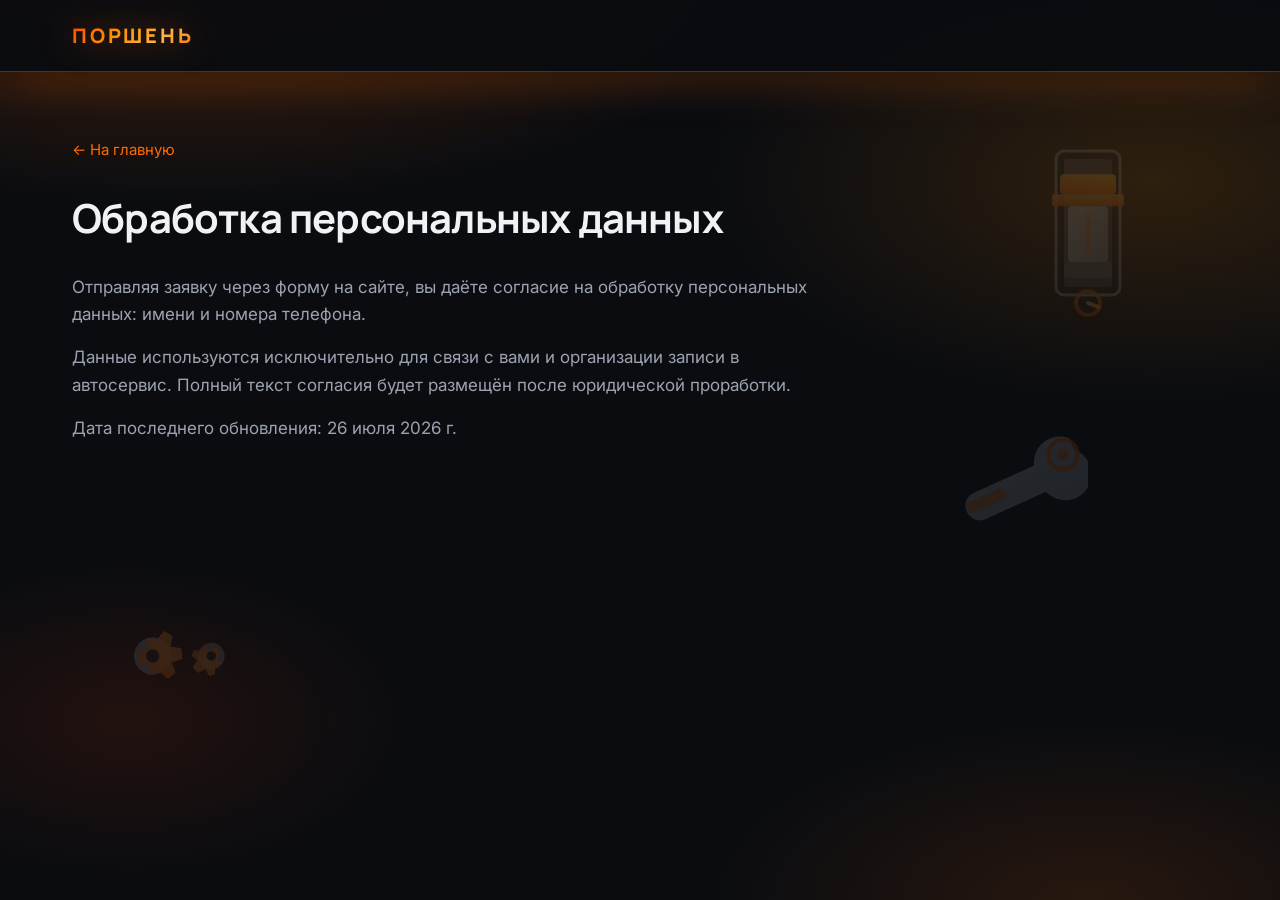
==== commit 402821d7: "Optimize animations for smoother performance on weaker devices. Replace heavy SVG object animations " ====
--- a/legal/personal-data.html
+++ b/legal/personal-data.html
@@ -14,14 +14,14 @@
 <body>
 
   <div class="bg-parts bg-parts--legal" aria-hidden="true">
-    <div class="bg-part bg-part--piston" data-depth="0.15">
-      <object data="../assets/parts/piston.svg?v=4" type="image/svg+xml" aria-hidden="true"></object>
+    <div class="bg-part bg-part--piston">
+      <img src="../assets/parts/piston.svg?v=5" alt="" width="130" height="195" decoding="async" loading="lazy">
     </div>
-    <div class="bg-part bg-part--gear" data-depth="0.1">
-      <object data="../assets/parts/gear.svg?v=4" type="image/svg+xml" aria-hidden="true"></object>
+    <div class="bg-part bg-part--gear">
+      <img src="../assets/parts/gear.svg?v=5" alt="" width="160" height="128" decoding="async" loading="lazy">
     </div>
-    <div class="bg-part bg-part--wrench" data-depth="0.18">
-      <object data="../assets/parts/wrench.svg?v=4" type="image/svg+xml" aria-hidden="true"></object>
+    <div class="bg-part bg-part--wrench">
+      <img src="../assets/parts/wrench.svg?v=5" alt="" width="140" height="140" decoding="async" loading="lazy">
     </div>
   </div>
 
--- a/style.css
+++ b/style.css
@@ -289,8 +289,8 @@
   z-index: 100;
   height: var(--header-height);
   background: rgba(10, 12, 16, 0.78);
-  backdrop-filter: blur(20px);
-  -webkit-backdrop-filter: blur(20px);
+  backdrop-filter: blur(10px);
+  -webkit-backdrop-filter: blur(10px);
   border-bottom: 1px solid rgba(255, 107, 0, 0.2);
   box-shadow: 0 4px 24px rgba(0, 0, 0, 0.3), 0 1px 0 rgba(255, 107, 0, 0.15);
   transition: background var(--transition-base), box-shadow var(--transition-base);
@@ -1519,14 +1519,13 @@
   z-index: -1;
   pointer-events: none;
   overflow: hidden;
-  transition: transform 0.1s linear;
+  contain: strict;
 }
 
 .bg-glow {
   position: absolute;
   border-radius: 50%;
-  filter: blur(80px);
-  opacity: 0.5;
+  opacity: 0.55;
 }
 
 .bg-glow--1 {
@@ -1536,8 +1535,8 @@
   height: 50vw;
   max-width: 600px;
   max-height: 600px;
-  background: rgba(255, 107, 0, 0.35);
-  animation: orbPulse 8s ease-in-out infinite;
+  background: radial-gradient(circle, rgba(255, 107, 0, 0.32) 0%, rgba(255, 107, 0, 0.1) 45%, transparent 70%);
+  animation: orbPulse 10s ease-in-out infinite;
 }
 
 .bg-glow--2 {
@@ -1547,9 +1546,9 @@
   height: 45vw;
   max-width: 500px;
   max-height: 500px;
-  background: rgba(255, 140, 0, 0.25);
-  animation: orbPulse 10s ease-in-out infinite reverse;
-  animation-delay: -3s;
+  background: radial-gradient(circle, rgba(255, 140, 0, 0.22) 0%, rgba(255, 140, 0, 0.08) 45%, transparent 70%);
+  animation: orbPulse 12s ease-in-out infinite reverse;
+  animation-delay: -4s;
 }
 
 .bg-glow--3 {
@@ -1559,72 +1558,71 @@
   height: 30vw;
   max-width: 350px;
   max-height: 350px;
-  background: rgba(255, 69, 0, 0.15);
-  animation: orbPulse 12s ease-in-out infinite;
-  animation-delay: -6s;
+  background: radial-gradient(circle, rgba(255, 69, 0, 0.14) 0%, rgba(255, 69, 0, 0.05) 45%, transparent 70%);
+  animation: orbPulse 14s ease-in-out infinite;
+  animation-delay: -7s;
 }
 
 .bg-part {
   position: absolute;
   opacity: 0.16;
-  filter: drop-shadow(0 0 20px rgba(255, 107, 0, 0.25));
   user-select: none;
-  transition: transform 0.15s ease-out;
-}
-
-.bg-part object {
+  animation: bgFloat 16s ease-in-out infinite;
+  will-change: auto;
+}
+
+.bg-part img {
   display: block;
   width: 100%;
-  height: 100%;
+  height: auto;
   pointer-events: none;
-}
-
-@media (min-width: 768px) {
-  .bg-part {
-    will-change: transform;
-  }
 }
 
 .bg-part--piston {
   top: 8%;
   right: 5%;
   width: clamp(80px, 10vw, 130px);
-  height: clamp(120px, 15vw, 195px);
+  animation-duration: 18s;
 }
 
 .bg-part--gear {
   top: 55%;
   left: 3%;
   width: clamp(100px, 13vw, 160px);
-  height: clamp(80px, 10vw, 128px);
+  animation-duration: 22s;
+  animation-delay: -6s;
 }
 
 .bg-part--wrench {
   top: 38%;
   left: 4%;
   width: clamp(90px, 11vw, 140px);
-  height: clamp(90px, 11vw, 140px);
+  animation-duration: 20s;
+  animation-delay: -10s;
 }
 
 .bg-part--oil-filter {
   top: 6%;
   left: 58%;
   width: clamp(80px, 10vw, 120px);
-  height: clamp(100px, 12vw, 150px);
+  animation-duration: 19s;
+  animation-delay: -3s;
 }
 
 .bg-part--brake-disc {
   bottom: 15%;
   right: 8%;
   width: clamp(110px, 14vw, 170px);
-  height: clamp(110px, 14vw, 170px);
+  animation-duration: 24s;
+  animation-delay: -12s;
 }
 
 .bg-part--spark-plug {
   top: 70%;
   right: 18%;
   width: clamp(55px, 7vw, 90px);
-  height: clamp(110px, 14vw, 180px);
+  animation-duration: 17s;
+  animation-delay: -8s;
 }
 
 .bg-parts--legal .bg-part--piston {
@@ -1690,6 +1688,15 @@
    7. Animations & reduced motion
    ========================================================================== */
 
+@keyframes bgFloat {
+  0%, 100% {
+    transform: translate3d(0, 0, 0);
+  }
+  50% {
+    transform: translate3d(0, -14px, 0);
+  }
+}
+
 @keyframes fadeUp {
   from {
     opacity: 0;
@@ -1826,7 +1833,140 @@
 
 @keyframes linePulse {
   0%, 100% { width: 64px; opacity: 1; }
-  50% { width: 80px; opacity: 0.85; }
+  50% { width: 72px; opacity: 0.9; }
+}
+
+/* ── Performance: mobile, touch, weak devices ─────────────────────────── */
+
+@media (max-width: 1024px), (hover: none) {
+  .site-header {
+    backdrop-filter: none;
+    -webkit-backdrop-filter: none;
+    background: rgba(10, 12, 16, 0.96);
+  }
+
+  .advantage-card,
+  .service-card,
+  .booking-form,
+  .scroll-top {
+    backdrop-filter: none;
+    -webkit-backdrop-filter: none;
+  }
+
+  .hero::before,
+  .hero::after {
+    animation: none;
+  }
+
+  .hero__eyebrow {
+    animation: fadeUp 0.6s var(--ease-out) both;
+  }
+
+  .hero__highlight {
+    animation: none;
+    background-position: 0 center;
+  }
+
+  .hero__media {
+    animation: fadeUp 0.6s var(--ease-out) 0.4s both;
+  }
+
+  .btn--primary {
+    animation: none;
+  }
+
+  .btn--primary::after {
+    animation: none;
+    display: none;
+  }
+
+  .site-header__phone::before {
+    animation: none;
+  }
+
+  .section-header__title::after {
+    animation: none;
+  }
+
+  .bg-glow {
+    animation: none;
+    opacity: 0.45;
+  }
+
+  .bg-glow--2,
+  .bg-glow--3 {
+    display: none;
+  }
+
+  .bg-part {
+    animation: none;
+  }
+
+  .hero__title,
+  .hero__highlight,
+  .logo {
+    filter: none;
+  }
+}
+
+html.perf-lite .site-header {
+  backdrop-filter: none;
+  -webkit-backdrop-filter: none;
+  background: rgba(10, 12, 16, 0.96);
+}
+
+html.perf-lite .advantage-card,
+html.perf-lite .service-card,
+html.perf-lite .booking-form,
+html.perf-lite .scroll-top {
+  backdrop-filter: none;
+  -webkit-backdrop-filter: none;
+}
+
+html.perf-lite .hero::before,
+html.perf-lite .hero::after,
+html.perf-lite .hero__eyebrow,
+html.perf-lite .hero__highlight,
+html.perf-lite .hero__media,
+html.perf-lite .btn--primary,
+html.perf-lite .btn--primary::after,
+html.perf-lite .site-header__phone::before,
+html.perf-lite .section-header__title::after,
+html.perf-lite .bg-glow,
+html.perf-lite .bg-part {
+  animation: none !important;
+}
+
+html.perf-lite .btn--primary::after {
+  display: none;
+}
+
+html.perf-lite .hero__highlight {
+  background-position: 0 center;
+}
+
+html.perf-lite .bg-glow {
+  opacity: 0.4;
+}
+
+html.perf-lite .bg-glow--2,
+html.perf-lite .bg-glow--3 {
+  display: none;
+}
+
+html.perf-lite .hero__title,
+html.perf-lite .hero__highlight,
+html.perf-lite .logo {
+  filter: none;
+}
+
+html.is-tab-hidden .bg-part,
+html.is-tab-hidden .bg-glow,
+html.is-tab-hidden .hero::before,
+html.is-tab-hidden .hero::after,
+html.is-tab-hidden .btn--primary,
+html.is-tab-hidden .btn--primary::after {
+  animation-play-state: paused;
 }
 
 @media (prefers-reduced-motion: reduce) {
@@ -1861,6 +2001,10 @@
     transform: none !important;
   }
 
+  .bg-part img {
+    display: block;
+  }
+
   .bg-glow {
     animation: none !important;
     opacity: 0.3;
